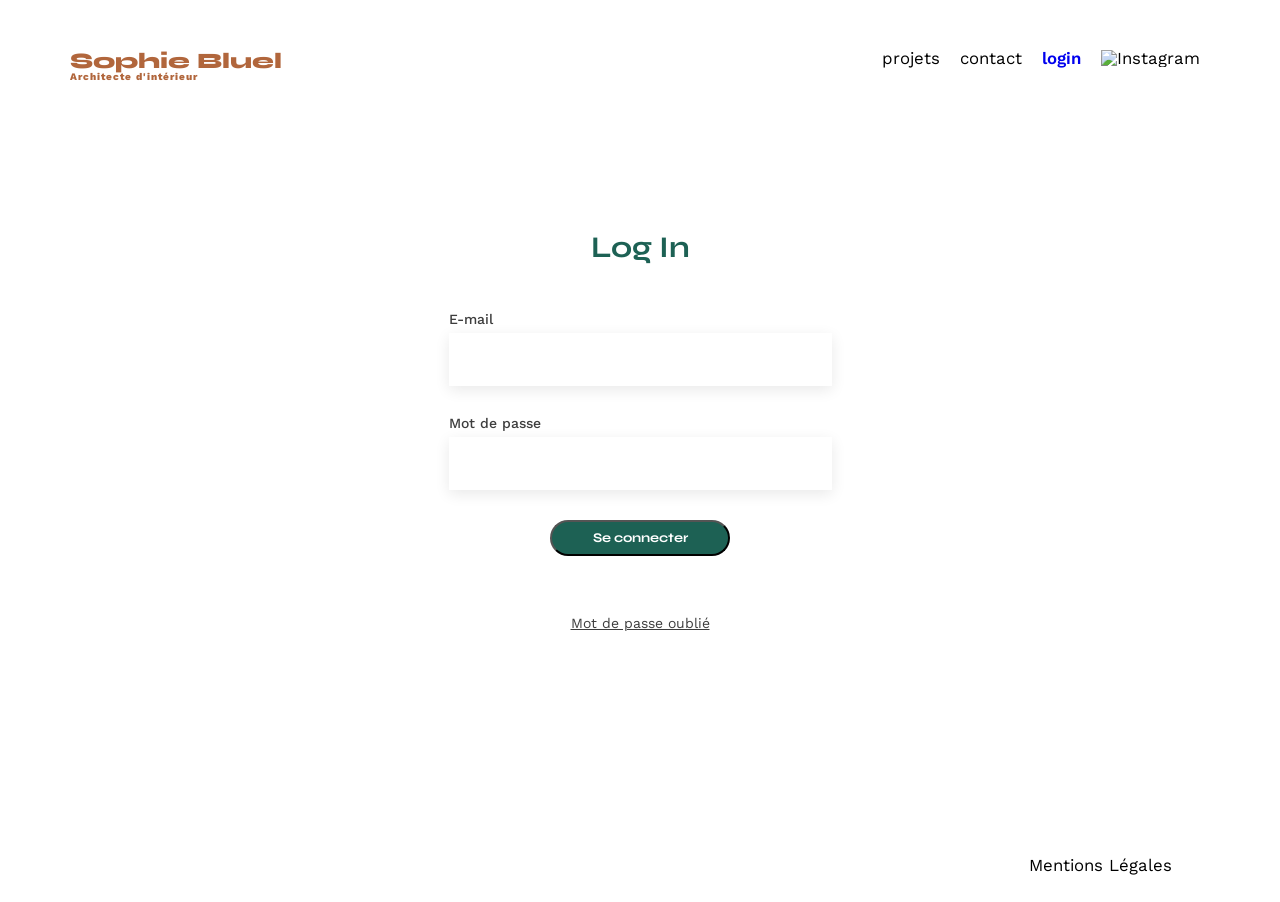
==== FrontEnd/login.html @ 2b7321d5 "feat(login): page de connexion et gestion du token" ====
<!doctype html>
<html lang="fr">
  <head>
    <meta charset="UTF-8" />
    <title>Sophie Bluel - Architecte d'intérieur</title>
    <meta name="viewport" content="width=device-width, initial-scale=1.0" />
    <link rel="preconnect" href="https://fonts.googleapis.com" />
    <link rel="preconnect" href="https://fonts.gstatic.com" crossorigin />
    <link
      href="https://fonts.googleapis.com/css2?family=Syne:wght@700;800&family=Work+Sans&display=swap"
      rel="stylesheet"
    />
    <meta name="description" content="" />
    <link rel="stylesheet" href="./assets/style.css" />
  </head>
  <body>
    <header>
      <h1>Sophie Bluel <span>Architecte d'intérieur</span></h1>
      <nav>
        <ul>
          <a href="./index.html"><li>projets</li></a>
          <li>contact</li>
          <li id="login"><a href="./login.html" aria-current="page">login</a></li>
          <li><img src="./assets/icons/instagram.png" alt="Instagram" /></li>
        </ul>
      </nav>
    </header>
    <main>
      <h2 class="login-title">Log In</h2>
      <section>
        <form action="post" class="auth-form">
          <fieldset>
            <label for="email">E-mail</label>
            <input type="email" name="email" id="email" />
          </fieldset>
          <fieldset>
            <label for="password">Mot de passe</label>
            <input type="password" name="password" id="password" />
          </fieldset>

          <input type="submit" value="Se connecter" class="submit-login" />
          <p id="connect-result"></p>
          <a href="#">Mot de passe oublié</a>
        </form>
      </section>
    </main>
    <footer>
      <nav>
        <ul>
          <li>Mentions Légales</li>
        </ul>
      </nav>
    </footer>
  </body>
  <script src="./assets/js/login.js"></script>
  <script src="./assets/js/commun.js"></script>
</html>
---- FrontEnd/assets/style.css ----
/* http://meyerweb.com/eric/tools/css/reset/
   v2.0 | 20110126
   License: none (public domain)
*/

html,
body,
div,
span,
applet,
object,
iframe,
h1,
h2,
h3,
h4,
h5,
h6,
p,
blockquote,
pre,
a,
abbr,
acronym,
address,
big,
cite,
code,
del,
dfn,
em,
img,
ins,
kbd,
q,
s,
samp,
small,
strike,
strong,
sub,
sup,
tt,
var,
b,
u,
i,
center,
dl,
dt,
dd,
ol,
ul,
li,
fieldset,
form,
label,
legend,
table,
caption,
tbody,
tfoot,
thead,
tr,
th,
td,
article,
aside,
canvas,
details,
embed,
figure,
figcaption,
footer,
header,
hgroup,
menu,
nav,
output,
ruby,
section,
summary,
time,
mark,
audio,
video {
  margin: 0;
  padding: 0;
  border: 0;
  font-size: 100%;
  font: inherit;
  vertical-align: baseline;
}
/* HTML5 display-role reset for older browsers */
article,
aside,
details,
figcaption,
figure,
footer,
header,
hgroup,
menu,
nav,
section {
  display: block;
}
body {
  line-height: 1;
}
ol,
ul {
  list-style: none;
}
blockquote,
q {
  quotes: none;
}
blockquote:before,
blockquote:after,
q:before,
q:after {
  content: '';
  content: none;
}
table {
  border-collapse: collapse;
  border-spacing: 0;
}
/** end reset css**/
body {
  max-width: 1140px;
  margin: auto;
  font-family: 'Work Sans';
  font-size: 14px;
}
header {
  display: flex;
  justify-content: space-between;
  margin: 50px 0;
}
section {
  margin: 50px 0;
}

h1 {
  display: flex;
  flex-direction: column;
  font-family: 'Syne';
  font-size: 22px;
  font-weight: 800;
  color: #b1663c;
}

h1 > span {
  font-family: 'Work Sans';
  font-size: 10px;
  letter-spacing: 0.1em;
}

h2 {
  font-family: 'Syne';
  font-weight: 700;
  font-size: 30px;
  color: #1d6154;
}
nav ul {
  display: flex;
  align-items: center;
  list-style-type: none;
}
nav li {
  padding: 0 10px;
  font-size: 1.2em;
  text-decoration: none;
  color: black;
}

li:hover {
  color: #b1663c;
}
#introduction {
  display: flex;
  align-items: center;
}
#introduction figure {
  flex: 1;
}
#introduction img {
  display: block;
  margin: auto;
  width: 80%;
}

#introduction article {
  flex: 1;
}
#introduction h2 {
  margin-bottom: 1em;
}

#introduction p {
  margin-bottom: 0.5em;
}
#portfolio h2 {
  text-align: center;
  margin-bottom: 1em;
}
.gallery {
  width: 100%;
  display: grid;
  grid-template-columns: 1fr 1fr 1fr;
  grid-column-gap: 20px;
  grid-row-gap: 20px;
}

.gallery img {
  width: 100%;
}
.categories {
  display: flex;
  justify-content: center;
  gap: 10px;
}
.categories button {
  border: #1d6154 1px solid;
  background-color: transparent;
  color: #1d6154;
  font-family: 'Syne';
  font-weight: 700;
  padding: 9px 15px;
  border-radius: 60px;
  margin-bottom: 50px;
}
.categories .active {
  background-color: #1d6154;
  color: white;
}

#contact {
  width: 50%;
  margin: auto;
}
#contact > * {
  text-align: center;
}
#contact h2 {
  margin-bottom: 20px;
}
#contact form {
  text-align: left;
  margin-top: 30px;
  display: flex;
  flex-direction: column;
}

#contact input {
  height: 50px;
  font-size: 1.2em;
  border: none;
  box-shadow: 0px 4px 14px rgba(0, 0, 0, 0.09);
}
#contact label {
  margin: 2em 0 1em 0;
}
#contact textarea {
  border: none;
  box-shadow: 0px 4px 14px rgba(0, 0, 0, 0.09);
}

input[type='submit'] {
  font-family: 'Syne';
  font-weight: 700;
  color: white;
  background-color: #1d6154;
  margin: 2em auto;
  width: 180px;
  text-align: center;
  border-radius: 60px;
}

footer nav ul {
  display: flex;
  justify-content: flex-end;
  margin: 2em;
}

/* ------------------ Login page */
.login-title {
  font-family: 'Syne';
  margin-top: 150px;
}
h2 {
  text-align: center;
}
.auth-form,
fieldset {
  display: flex;
  flex-direction: column;
}
fieldset {
  gap: 7px;
}
.auth-form {
  gap: 30px;
  align-items: center;
  min-height: 55vh;
}
label {
}
.auth-form label {
  color: #3d3d3d;
  font-weight: 500;
  font-family: 'Work Sans';
}
.auth-form fieldset input {
  height: 51px;
  width: 379px;
  box-shadow: 0px 4px 14px rgba(0, 0, 0, 0.09);
  border: none;
}

.auth-form .submit-login {
  height: 36px;
  margin: 0;
}

.auth-form a {
  color: #3d3d3d;
}
header a {
  text-decoration: none;
}

[aria-current='page'] {
  font-weight: 600;
}

.red-error {
  color: red;
  font-weight: 500;
}

.green-login {
  color: green;
}
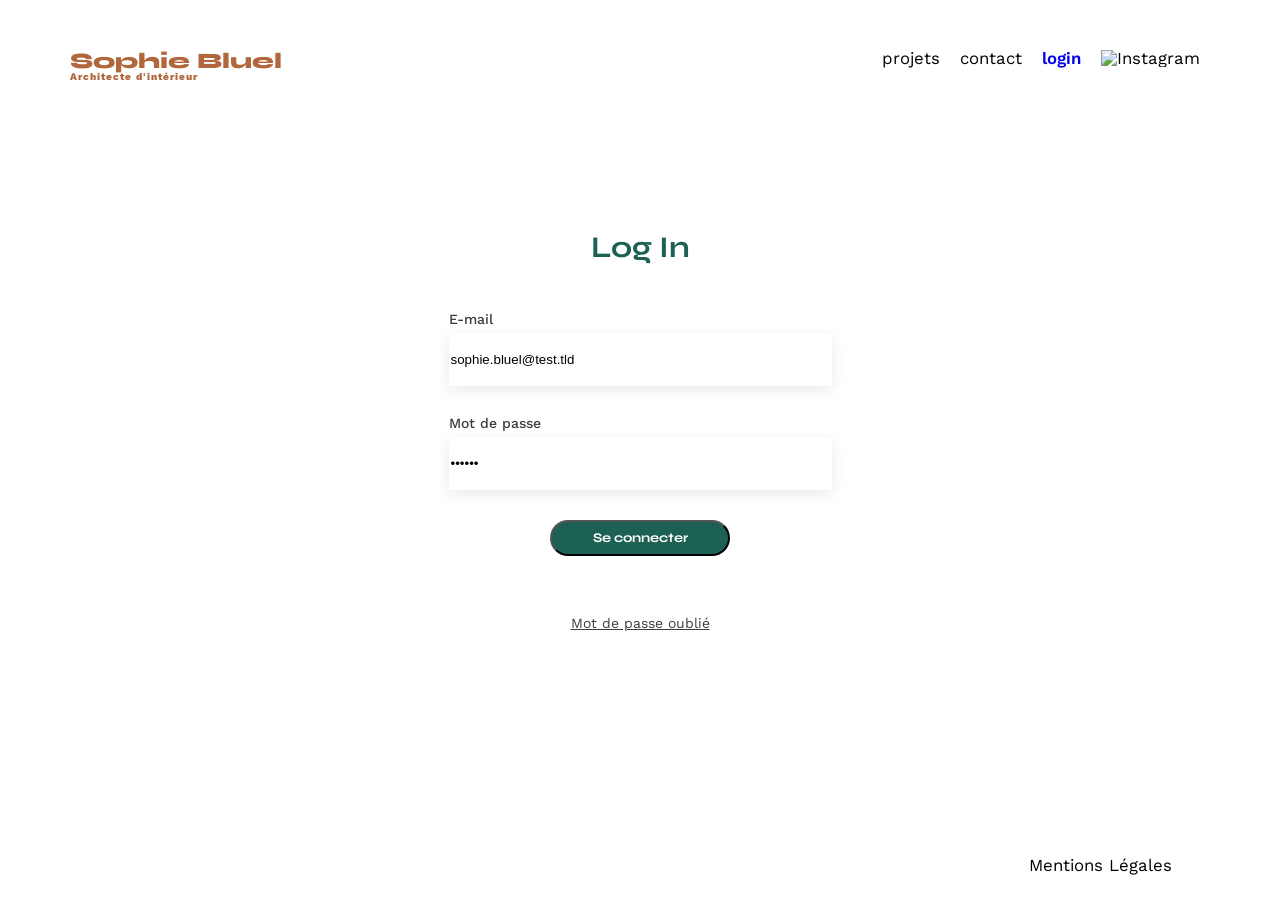
==== commit 701ca2dc: "fix/login" ====
--- a/FrontEnd/login.html
+++ b/FrontEnd/login.html
@@ -31,11 +31,11 @@
         <form action="post" class="auth-form">
           <fieldset>
             <label for="email">E-mail</label>
-            <input type="email" name="email" id="email" />
+            <input type="email" name="email" id="email" value="sophie.bluel@test.tld" />
           </fieldset>
           <fieldset>
             <label for="password">Mot de passe</label>
-            <input type="password" name="password" id="password" />
+            <input type="password" name="password" id="password" value="S0phie" />
           </fieldset>
 
           <input type="submit" value="Se connecter" class="submit-login" />
